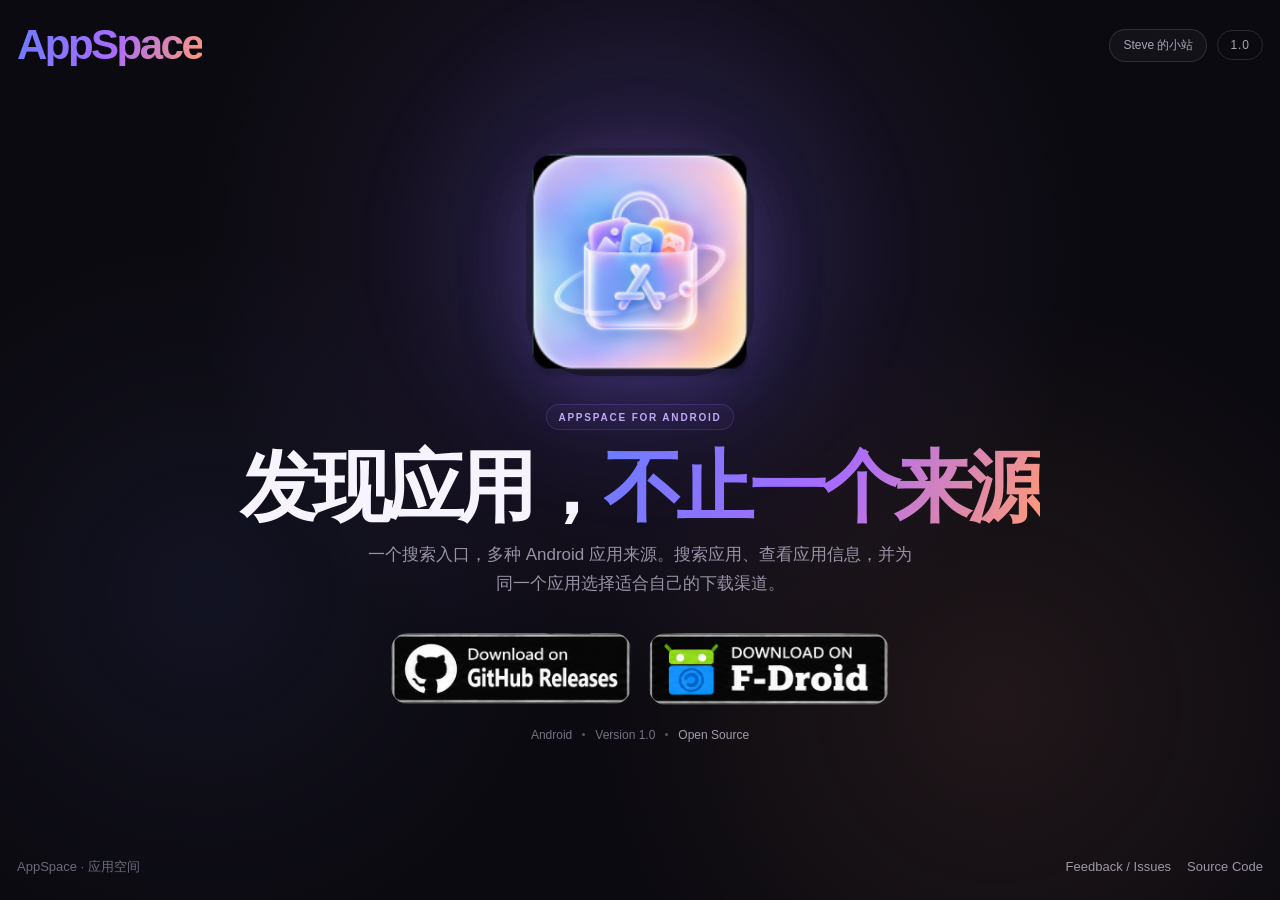
==== index.html @ ae95f96d "site: keep only GitHub Releases and F-Droid badges on root page" ====
<!doctype html>
<html lang="zh-CN">
<head>
  <meta charset="utf-8">
  <meta name="viewport" content="width=device-width, initial-scale=1, viewport-fit=cover">
  <meta name="theme-color" content="#0b0a10">
  <meta name="description" content="AppSpace · 应用空间：搜索多个 Android 应用来源、查看应用详情并选择下载渠道。">
  <meta name="site-build" content="2026-10-21-07">
  <title>AppSpace · 应用空间</title>
  <link rel="icon" type="image/webp" href="./docs/assets/appspace-icon.webp?v=1.0.7">
  <link rel="stylesheet" href="./docs/style.css?v=1.0.1">
</head>
<body>
  <main class="site">
    <header class="site-header">
      <a class="brand" href="./" aria-label="AppSpace 首页">AppSpace</a>
      <div class="header-actions">
        <a class="author-button" href="https://steve0309.dpdns.org/">Steve 的小站</a>
        <span class="version">1.0</span>
      </div>
    </header>

    <section class="hero">
      <div class="hero-aura" aria-hidden="true"></div>

      <div class="app-icon-wrap">
        <img class="app-icon" src="./docs/assets/appspace-icon.webp?v=1.0.7" alt="AppSpace 应用图标" style="transform:scale(1.18)">
      </div>

      <div class="eyebrow">APPSPACE FOR ANDROID</div>

      <h1>发现应用，<span>不止一个来源</span></h1>

      <p class="intro">
        一个搜索入口，多种 Android 应用来源。搜索应用、查看应用信息，并为同一个应用选择适合自己的下载渠道。
      </p>

      <div class="download-links">
        <a class="release-link" href="https://github.com/SteveYuanlong9321/AppSpace/releases" target="_blank" rel="noopener noreferrer" aria-label="Download on GitHub Releases">
          <img class="release-badge" src="./docs/assets/github-releases-badge.png?v=1.0.7" alt="Download on GitHub Releases">
        </a>

        <a class="release-link" href="https://steve0309.dpdns.org/fdroid/repo" target="_blank" rel="noopener noreferrer" aria-label="Get it from Steve’s F-Droid repository">
          <img class="release-badge" src="./docs/assets/fdroid-badge.png?v=1.0.7" alt="Get it on F-Droid">
        </a>

        </div>

      <div class="hero-meta">
        <span>Android</span>
        <span class="meta-dot"></span>
        <span>Version 1.0</span>
        <span class="meta-dot"></span>
        <a href="https://github.com/SteveYuanlong9321/AppSpace" target="_blank" rel="noopener noreferrer">Open Source</a>
      </div>
    </section>

    <footer class="site-footer">
      <span>AppSpace · 应用空间</span>
      <div class="site-footer-links">
        <a href="https://github.com/SteveYuanlong9321/AppSpace/issues" target="_blank" rel="noopener noreferrer">Feedback / Issues</a>
        <a href="https://github.com/SteveYuanlong9321/AppSpace" target="_blank" rel="noopener noreferrer">Source Code</a>
      </div>
    </footer>
  </main>
</body>
</html>
---- docs/style.css ----
:root {
  --bg: #0b0a10;
  --text: #f7f3ff;
  --muted: #9992a7;
  --line: rgba(255, 255, 255, 0.11);
  --gradient: linear-gradient(115deg, #6b7cff 0%, #a86bff 52%, #ff9a76 100%);
}

* { box-sizing: border-box; }

html, body {
  min-width: 320px;
  min-height: 100%;
}

body {
  margin: 0;
  background:
    radial-gradient(circle at 50% 28%, rgba(168, 107, 255, 0.14), transparent 28rem),
    radial-gradient(circle at 78% 78%, rgba(255, 154, 118, 0.09), transparent 25rem),
    radial-gradient(circle at 16% 66%, rgba(107, 124, 255, 0.08), transparent 22rem),
    var(--bg);
  color: var(--text);
  font-family: -apple-system, BlinkMacSystemFont, "SF Pro Display", "Segoe UI", sans-serif;
  -webkit-font-smoothing: antialiased;
}

a {
  color: inherit;
  text-decoration: none;
}

.site {
  width: min(1400px, calc(100% - 34px));
  min-height: 100svh;
  margin: 0 auto;
  display: flex;
  flex-direction: column;
  padding: 24px 0 max(24px, env(safe-area-inset-bottom));
}

.site-header {
  display: flex;
  align-items: center;
  justify-content: space-between;
}

.header-actions {
  display: flex;
  align-items: center;
  gap: 10px;
}

.author-button {
  padding: 7px 13px;
  border: 1px solid rgba(255, 255, 255, 0.12);
  border-radius: 999px;
  background: rgba(255, 255, 255, 0.035);
  color: #aaa3b7;
  font-size: 12px;
  transition: transform 160ms ease, background 160ms ease, border-color 160ms ease;
}

.author-button:hover {
  transform: translateY(-1px);
  background: rgba(255, 255, 255, 0.055);
  border-color: rgba(255, 255, 255, 0.17);
}

.author-button:active {
  transform: scale(0.98);
}

.brand {
  font-size: clamp(31px, 5vw, 42px);
  font-weight: 800;
  line-height: 1;
  letter-spacing: -0.06em;
  background: var(--gradient);
  -webkit-background-clip: text;
  background-clip: text;
  color: transparent;
}

.version {
  padding: 7px 12px;
  border: 1px solid rgba(255, 255, 255, 0.12);
  border-radius: 999px;
  color: #aaa3b7;
  font-size: 12px;
  letter-spacing: 0.08em;
}

.hero {
  position: relative;
  width: min(1332px, 100%);
  margin: auto;
  padding: 7vh 0 9vh;
  display: flex;
  flex-direction: column;
  align-items: center;
  text-align: center;
}

.hero-aura {
  position: absolute;
  top: 22%;
  left: 50%;
  width: min(560px, 82vw);
  aspect-ratio: 1;
  transform: translate(-50%, -50%);
  border-radius: 50%;
  background:
    radial-gradient(circle, rgba(168, 107, 255, 0.18), rgba(107, 124, 255, 0.07) 36%, transparent 70%);
  filter: blur(12px);
  pointer-events: none;
  z-index: -1;
}

.app-icon-wrap {
  width: clamp(158px, 24vw, 228px);
  aspect-ratio: 1;
  margin-bottom: 28px;
  border-radius: 28%;
  box-shadow:
    0 28px 70px rgba(118, 93, 255, 0.18),
    0 0 90px rgba(187, 112, 255, 0.08);
}

.app-icon {
  display: block;
  width: 100%;
  height: 100%;
}


.eyebrow {
  padding: 7px 11px 6px;
  border: 1px solid rgba(168, 107, 255, 0.2);
  border-radius: 999px;
  background: rgba(168, 107, 255, 0.045);
  color: #c0a8f5;
  font-size: 10px;
  font-weight: 700;
  letter-spacing: 0.18em;
}

.hero h1 {
  margin: 19px 0 13px;
  font-size: clamp(45px, 8vw, 78px);
  line-height: 0.99;
  letter-spacing: -0.068em;
  font-weight: 820;
}

.hero h1 span {
  background: var(--gradient);
  -webkit-background-clip: text;
  background-clip: text;
  color: transparent;
}

.intro {
  max-width: 560px;
  margin: 0;
  color: var(--muted);
  font-size: clamp(14px, 2.2vw, 17px);
  line-height: 1.75;
}

.download-links {
  width: 1332px;
  margin-top: 34px;
  display: flex;
  align-items: center;
  justify-content: center;
  gap: 18px;
  flex-wrap: nowrap;
}

.download-links-cn {
  margin-top: 14px;
}

.release-link {
  width: 240px;
  display: inline-flex;
  line-height: 0;
  border-radius: 17px;
  transition: transform 160ms ease, filter 160ms ease;
}

.release-link:hover {
  transform: translateY(-2px);
  filter: brightness(1.06);
}

.release-link:active {
  transform: scale(0.99);
}

.release-badge {
  display: block;
  width: 100%;
  height: auto;
  border-radius: 17px;
}

.release-link[href*="apkpure"],
.release-link[href*="uptodown"],
.release-link[href*="apkpure"] .release-badge,
.release-link[href*="uptodown"] .release-badge {
  border-radius: 10px;
}

.hero-meta {
  display: flex;
  align-items: center;
  justify-content: center;
  flex-wrap: wrap;
  gap: 10px;
  margin-top: 23px;
  color: #777184;
  font-size: 12px;
}

.hero-meta a {
  color: #a49bad;
}

.meta-dot {
  width: 3px;
  height: 3px;
  border-radius: 50%;
  background: #5c5665;
}

.site-footer {
  display: flex;
  align-items: center;
  justify-content: space-between;
  padding-top: 16px;
  color: #6f687b;
  font-size: 13px;
}

.site-footer-links {
  display: flex;
  align-items: center;
  gap: 16px;
}

.site-footer-social {
  display: flex;
  align-items: center;
  gap: 14px;
}

.site-footer a {
  color: #9d95a9;
}


@media (max-width: 520px) {
  .site {
    width: min(100% - 24px, 520px);
    padding-top: 16px;
  }

  .hero {
    padding: 6vh 0 7vh;
  }

  .app-icon-wrap {
    width: 152px;
    margin-bottom: 25px;
  }

  .hero h1 {
    font-size: 43px;
  }

  .intro {
    max-width: 330px;
    font-size: 14px;
  }

  .download-links {
    width: 100%;
    margin-top: 30px;
    gap: 12px;
    flex-wrap: wrap;
  }

  .download-links-cn {
    margin-top: 12px;
  }

  .release-link {
    width: min(210px, 100%);
  }

  .site-footer {
    flex-wrap: wrap;
    gap: 12px 18px;
  }

  .site-footer-links {
    flex-wrap: wrap;
    gap: 12px 14px;
  }
}
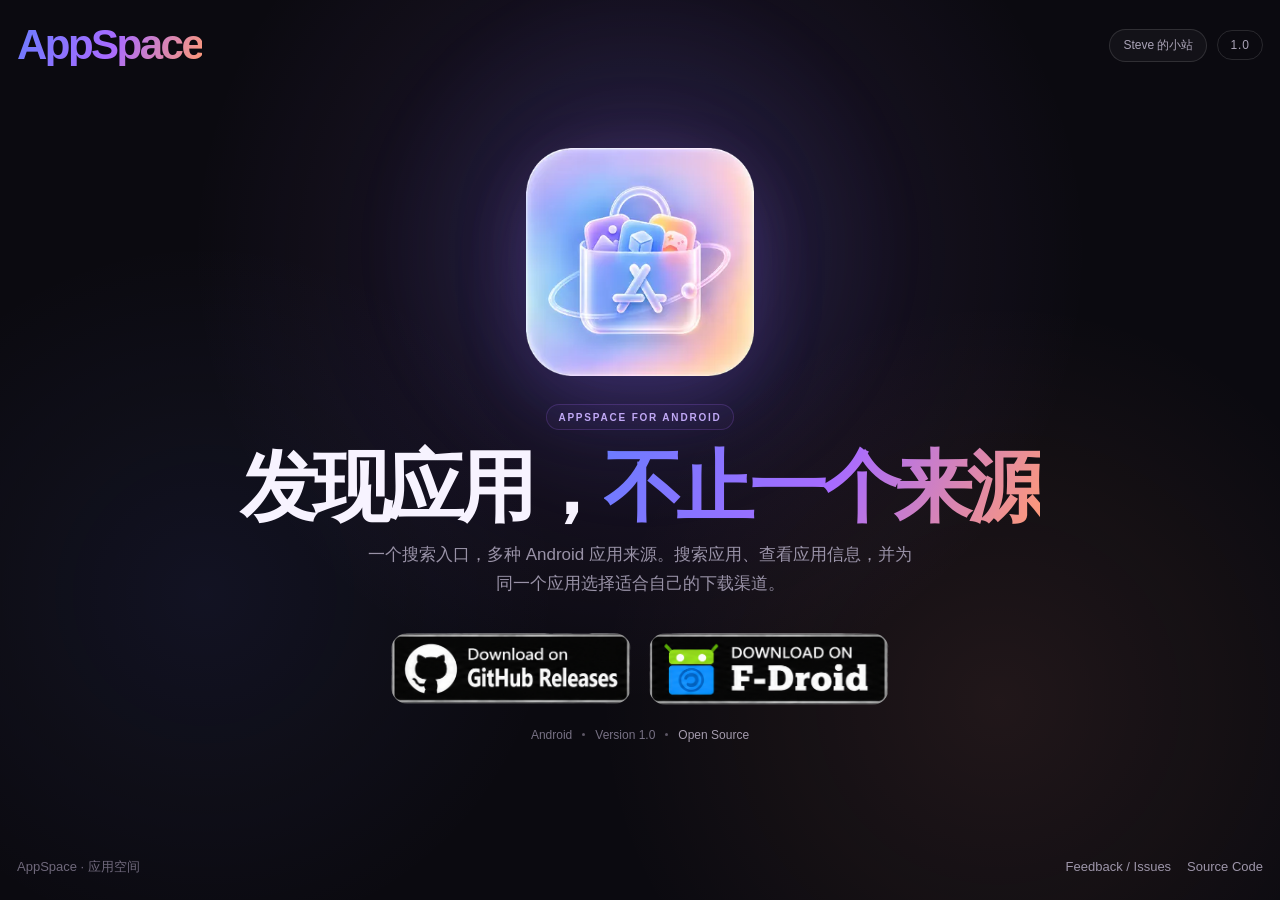
==== commit f43c3993: "site: replace AppSpace icon with supplied artwork without cropping" ====
--- a/index.html
+++ b/index.html
@@ -5,9 +5,9 @@
   <meta name="viewport" content="width=device-width, initial-scale=1, viewport-fit=cover">
   <meta name="theme-color" content="#0b0a10">
   <meta name="description" content="AppSpace · 应用空间：搜索多个 Android 应用来源、查看应用详情并选择下载渠道。">
-  <meta name="site-build" content="2026-10-21-07">
+  <meta name="site-build" content="2026-10-21-08">
   <title>AppSpace · 应用空间</title>
-  <link rel="icon" type="image/webp" href="./docs/assets/appspace-icon.webp?v=1.0.7">
+  <link rel="icon" type="image/webp" href="./docs/assets/appspace-icon.webp?v=1.0.8">
   <link rel="stylesheet" href="./docs/style.css?v=1.0.1">
 </head>
 <body>
@@ -24,7 +24,7 @@
       <div class="hero-aura" aria-hidden="true"></div>
 
       <div class="app-icon-wrap">
-        <img class="app-icon" src="./docs/assets/appspace-icon.webp?v=1.0.7" alt="AppSpace 应用图标" style="transform:scale(1.18)">
+        <img class="app-icon" src="./docs/assets/appspace-icon.webp?v=1.0.8" alt="AppSpace 应用图标">
       </div>
 
       <div class="eyebrow">APPSPACE FOR ANDROID</div>
@@ -37,11 +37,11 @@
 
       <div class="download-links">
         <a class="release-link" href="https://github.com/SteveYuanlong9321/AppSpace/releases" target="_blank" rel="noopener noreferrer" aria-label="Download on GitHub Releases">
-          <img class="release-badge" src="./docs/assets/github-releases-badge.png?v=1.0.7" alt="Download on GitHub Releases">
+          <img class="release-badge" src="./docs/assets/github-releases-badge.png?v=1.0.8" alt="Download on GitHub Releases">
         </a>
 
         <a class="release-link" href="https://steve0309.dpdns.org/fdroid/repo" target="_blank" rel="noopener noreferrer" aria-label="Get it from Steve’s F-Droid repository">
-          <img class="release-badge" src="./docs/assets/fdroid-badge.png?v=1.0.7" alt="Get it on F-Droid">
+          <img class="release-badge" src="./docs/assets/fdroid-badge.png?v=1.0.8" alt="Get it on F-Droid">
         </a>
 
         </div>
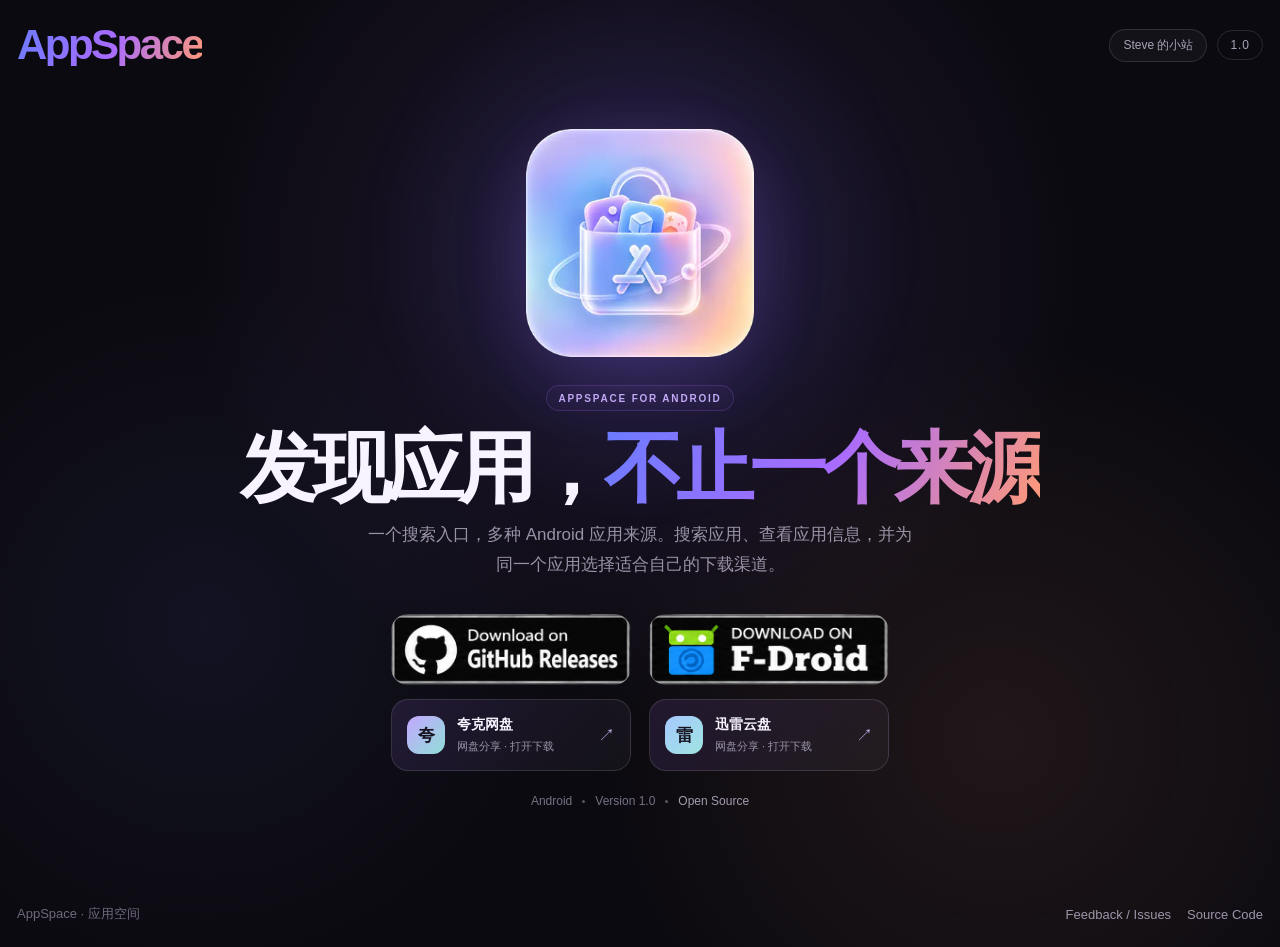
==== commit 35f043f5: "Add Quark and Xunlei download links" ====
--- a/index.html
+++ b/index.html
@@ -5,10 +5,10 @@
   <meta name="viewport" content="width=device-width, initial-scale=1, viewport-fit=cover">
   <meta name="theme-color" content="#0b0a10">
   <meta name="description" content="AppSpace · 应用空间：搜索多个 Android 应用来源、查看应用详情并选择下载渠道。">
-  <meta name="site-build" content="2026-10-21-08">
+  <meta name="site-build" content="2026-10-21-09">
   <title>AppSpace · 应用空间</title>
   <link rel="icon" type="image/webp" href="./docs/assets/appspace-icon.webp?v=1.0.8">
-  <link rel="stylesheet" href="./docs/style.css?v=1.0.1">
+  <link rel="stylesheet" href="./docs/style.css?v=1.0.2">
 </head>
 <body>
   <main class="site">
@@ -46,6 +46,25 @@
 
         </div>
 
+      <div class="download-links download-links-cn" aria-label="网盘下载入口">
+        <a class="cloud-link cloud-link-quark" href="https://pan.quark.cn/s/996ac925257e" target="_blank" rel="noopener noreferrer" aria-label="打开夸克网盘分享">
+          <span class="cloud-link-mark" aria-hidden="true">夸</span>
+          <span class="cloud-link-copy">
+            <strong>夸克网盘</strong>
+            <small>网盘分享 · 打开下载</small>
+          </span>
+          <span class="cloud-link-arrow" aria-hidden="true">↗</span>
+        </a>
+        <a class="cloud-link cloud-link-xunlei" href="https://pan.xunlei.com/s/VP3Is1vTUT8yOkE4wLNF772PA1?pwd=rq3v" target="_blank" rel="noopener noreferrer" aria-label="打开迅雷云盘分享">
+          <span class="cloud-link-mark" aria-hidden="true">雷</span>
+          <span class="cloud-link-copy">
+            <strong>迅雷云盘</strong>
+            <small>网盘分享 · 打开下载</small>
+          </span>
+          <span class="cloud-link-arrow" aria-hidden="true">↗</span>
+        </a>
+      </div>
+
       <div class="hero-meta">
         <span>Android</span>
         <span class="meta-dot"></span>
--- a/docs/style.css
+++ b/docs/style.css
@@ -261,6 +261,72 @@
 }
 
 
+.cloud-link {
+  display: inline-flex;
+  align-items: center;
+  gap: 12px;
+  width: 240px;
+  min-height: 72px;
+  padding: 13px 15px;
+  border: 1px solid rgba(255, 255, 255, 0.12);
+  border-radius: 17px;
+  background: linear-gradient(135deg, rgba(168, 107, 255, 0.13), rgba(255, 255, 255, 0.035));
+  text-align: left;
+  transition: transform 160ms ease, background 160ms ease, border-color 160ms ease;
+}
+
+.cloud-link:hover {
+  transform: translateY(-2px);
+  border-color: rgba(196, 167, 255, 0.38);
+  background: linear-gradient(135deg, rgba(168, 107, 255, 0.19), rgba(255, 255, 255, 0.055));
+}
+
+.cloud-link:active {
+  transform: scale(0.99);
+}
+
+.cloud-link-mark {
+  display: grid;
+  place-items: center;
+  flex: 0 0 38px;
+  width: 38px;
+  height: 38px;
+  border-radius: 12px;
+  background: linear-gradient(135deg, #c4a7ff, #8fded7);
+  color: #17121f;
+  font-size: 17px;
+  font-weight: 800;
+}
+
+.cloud-link-xunlei .cloud-link-mark {
+  background: linear-gradient(135deg, #a7c8ff, #9ee5e1);
+}
+
+.cloud-link-copy {
+  display: flex;
+  flex: 1;
+  flex-direction: column;
+  gap: 5px;
+  min-width: 0;
+}
+
+.cloud-link-copy strong {
+  color: var(--text);
+  font-size: 14px;
+  font-weight: 700;
+}
+
+.cloud-link-copy small {
+  color: var(--muted);
+  font-size: 11px;
+  line-height: 1.35;
+}
+
+.cloud-link-arrow {
+  color: #b7a2d7;
+  font-size: 17px;
+}
+
 @media (max-width: 520px) {
   .site {
     width: min(100% - 24px, 520px);
@@ -300,6 +366,10 @@
     width: min(210px, 100%);
   }
 
+  .cloud-link {
+    width: min(260px, 100%);
+  }
+
   .site-footer {
     flex-wrap: wrap;
     gap: 12px 18px;
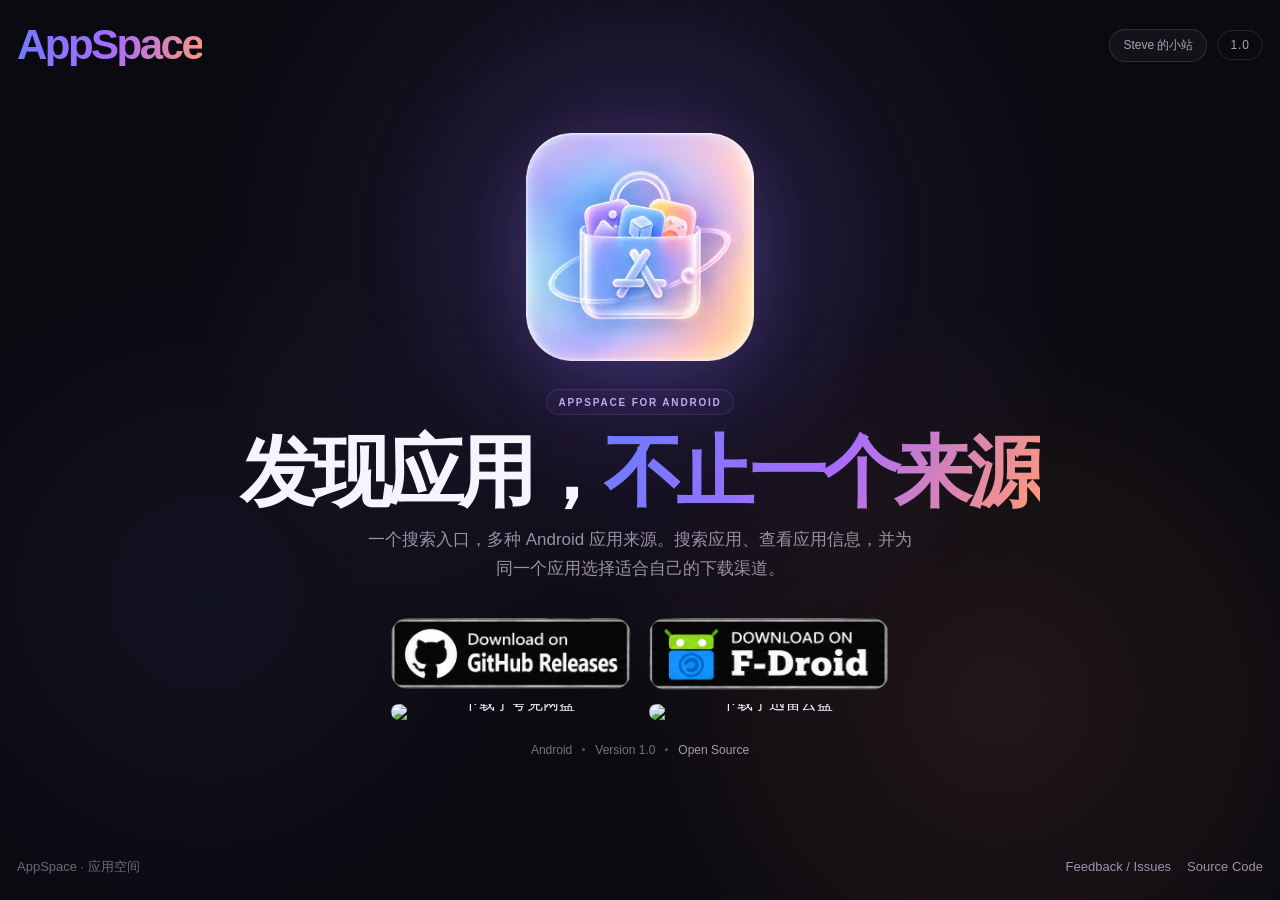
==== commit 3f157d17: "Use official Quark and Xunlei badges" ====
--- a/index.html
+++ b/index.html
@@ -8,7 +8,7 @@
   <meta name="site-build" content="2026-10-21-09">
   <title>AppSpace · 应用空间</title>
   <link rel="icon" type="image/webp" href="./docs/assets/appspace-icon.webp?v=1.0.8">
-  <link rel="stylesheet" href="./docs/style.css?v=1.0.2">
+  <link rel="stylesheet" href="./docs/style.css?v=1.0.3">
 </head>
 <body>
   <main class="site">
@@ -46,22 +46,13 @@
 
         </div>
 
-      <div class="download-links download-links-cn" aria-label="网盘下载入口">
-        <a class="cloud-link cloud-link-quark" href="https://pan.quark.cn/s/996ac925257e" target="_blank" rel="noopener noreferrer" aria-label="打开夸克网盘分享">
-          <span class="cloud-link-mark" aria-hidden="true">夸</span>
-          <span class="cloud-link-copy">
-            <strong>夸克网盘</strong>
-            <small>网盘分享 · 打开下载</small>
-          </span>
-          <span class="cloud-link-arrow" aria-hidden="true">↗</span>
+      <div class="download-links download-links-cn" aria-label="中国网盘下载">
+        <a class="release-link" href="https://pan.quark.cn/s/996ac925257e" target="_blank" rel="noopener noreferrer" aria-label="下载于夸克网盘">
+          <img class="release-badge" src="https://raw.githubusercontent.com/SteveYuanlong9321/Tickets/main/assets/quark-badge.png?v=20261007-01" alt="下载于夸克网盘">
         </a>
-        <a class="cloud-link cloud-link-xunlei" href="https://pan.xunlei.com/s/VP3Is1vTUT8yOkE4wLNF772PA1?pwd=rq3v" target="_blank" rel="noopener noreferrer" aria-label="打开迅雷云盘分享">
-          <span class="cloud-link-mark" aria-hidden="true">雷</span>
-          <span class="cloud-link-copy">
-            <strong>迅雷云盘</strong>
-            <small>网盘分享 · 打开下载</small>
-          </span>
-          <span class="cloud-link-arrow" aria-hidden="true">↗</span>
+
+        <a class="release-link" href="https://pan.xunlei.com/s/VP3Is1vTUT8yOkE4wLNF772PA1?pwd=rq3v#" target="_blank" rel="noopener noreferrer" aria-label="下载于迅雷云盘">
+          <img class="release-badge" src="https://raw.githubusercontent.com/SteveYuanlong9321/Tickets/main/assets/xunlei-badge.png?v=20261007-01" alt="下载于迅雷云盘">
         </a>
       </div>
 
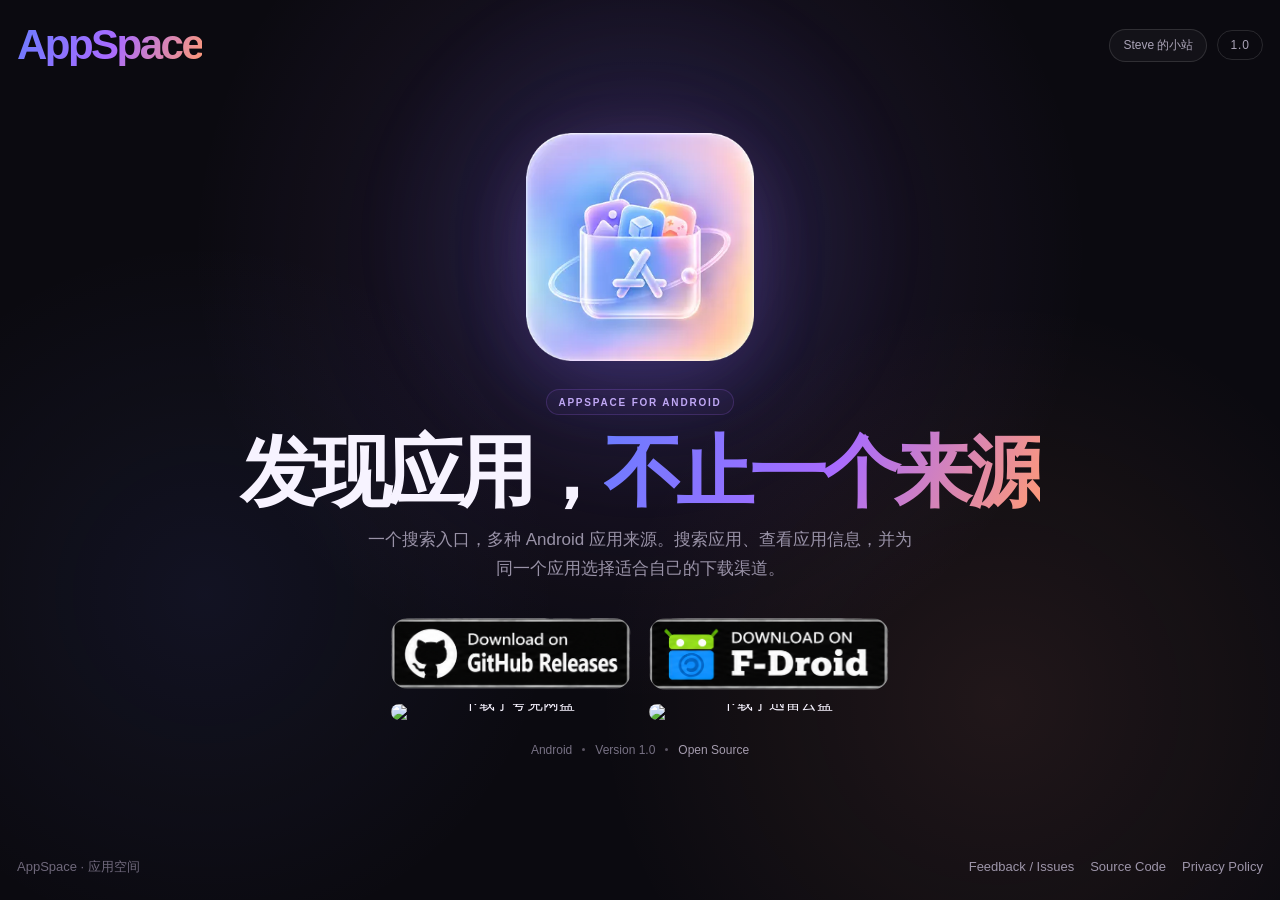
==== commit abd9cd02: "Add privacy policy link to AppSpace website" ====
--- a/index.html
+++ b/index.html
@@ -70,6 +70,7 @@
       <div class="site-footer-links">
         <a href="https://github.com/SteveYuanlong9321/AppSpace/issues" target="_blank" rel="noopener noreferrer">Feedback / Issues</a>
         <a href="https://github.com/SteveYuanlong9321/AppSpace" target="_blank" rel="noopener noreferrer">Source Code</a>
+        <a href="./docs/privacy.html">Privacy Policy</a>
       </div>
     </footer>
   </main>
--- a/docs/style.css
+++ b/docs/style.css
@@ -261,72 +261,6 @@
 }
 
 
-.cloud-link {
-  display: inline-flex;
-  align-items: center;
-  gap: 12px;
-  width: 240px;
-  min-height: 72px;
-  padding: 13px 15px;
-  border: 1px solid rgba(255, 255, 255, 0.12);
-  border-radius: 17px;
-  background: linear-gradient(135deg, rgba(168, 107, 255, 0.13), rgba(255, 255, 255, 0.035));
-  text-align: left;
-  transition: transform 160ms ease, background 160ms ease, border-color 160ms ease;
-}
-
-.cloud-link:hover {
-  transform: translateY(-2px);
-  border-color: rgba(196, 167, 255, 0.38);
-  background: linear-gradient(135deg, rgba(168, 107, 255, 0.19), rgba(255, 255, 255, 0.055));
-}
-
-.cloud-link:active {
-  transform: scale(0.99);
-}
-
-.cloud-link-mark {
-  display: grid;
-  place-items: center;
-  flex: 0 0 38px;
-  width: 38px;
-  height: 38px;
-  border-radius: 12px;
-  background: linear-gradient(135deg, #c4a7ff, #8fded7);
-  color: #17121f;
-  font-size: 17px;
-  font-weight: 800;
-}
-
-.cloud-link-xunlei .cloud-link-mark {
-  background: linear-gradient(135deg, #a7c8ff, #9ee5e1);
-}
-
-.cloud-link-copy {
-  display: flex;
-  flex: 1;
-  flex-direction: column;
-  gap: 5px;
-  min-width: 0;
-}
-
-.cloud-link-copy strong {
-  color: var(--text);
-  font-size: 14px;
-  font-weight: 700;
-}
-
-.cloud-link-copy small {
-  color: var(--muted);
-  font-size: 11px;
-  line-height: 1.35;
-}
-
-.cloud-link-arrow {
-  color: #b7a2d7;
-  font-size: 17px;
-}
-
 @media (max-width: 520px) {
   .site {
     width: min(100% - 24px, 520px);
